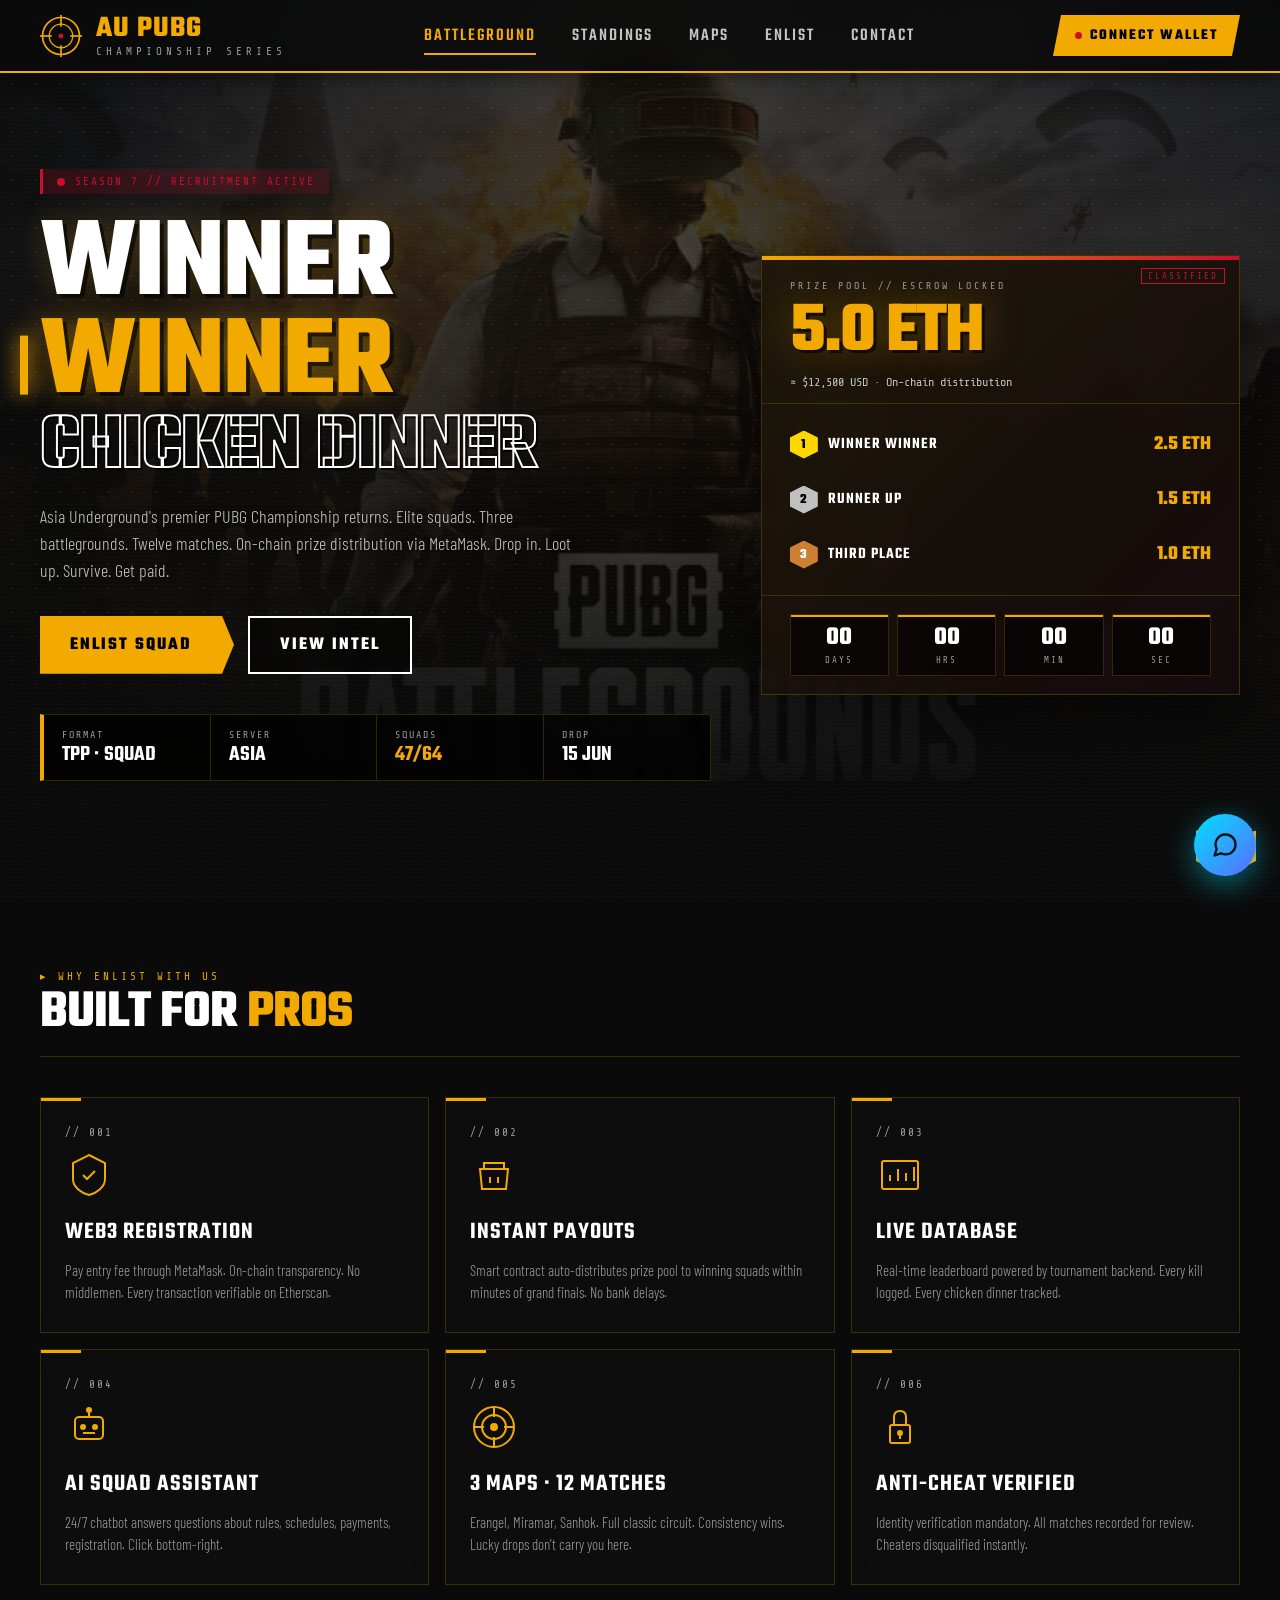
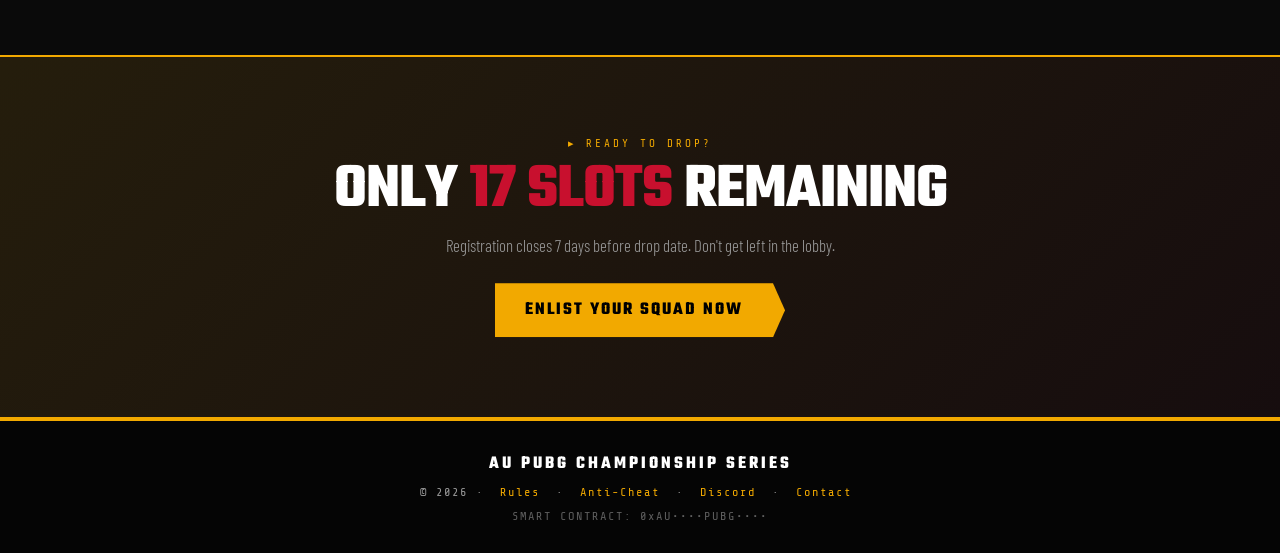
==== index.html @ eb1590ca "Esports web + Netlify chatbot function" ====
<!DOCTYPE html>
<html lang="en">
<head>
  <meta charset="UTF-8" />
  <meta name="viewport" content="width=device-width, initial-scale=1.0"/>
  <title>AU PUBG TOURNAMENT — Official Championship Series</title>

  <!-- Google Fonts -->
  <link rel="preconnect" href="https://fonts.googleapis.com">
  <link rel="preconnect" href="https://fonts.gstatic.com" crossorigin>
  <link href="https://fonts.googleapis.com/css2?family=Teko:wght@400;500;600;700&family=Barlow+Condensed:wght@300;400;500;600;700;800&family=Share+Tech+Mono&display=swap" rel="stylesheet">

  <!-- External Stylesheet -->
  <link rel="stylesheet" href="style.css">
  
  <!-- Shared wallet + chatbot logic (saari pages use karti hain) -->
  <script src="wallet.js" defer></script>
  <script src="chatbot.js" defer></script>
</head>
<body>

  <!-- ===== HERO BACKGROUND IMAGE (Fixed behind content) ===== -->
  <div class="hero-bg">
    <img src="images/1.png" alt="PUBG Battlegrounds" />
    <div class="hero-bg-overlay"></div>
  </div>

  <!-- ===== NAVIGATION ===== -->
  <nav>
    <div class="logo">
      <div class="logo-icon">
        <svg viewBox="0 0 50 50" fill="none">
          <circle cx="25" cy="25" r="22" stroke="#f2a900" stroke-width="2"/>
          <circle cx="25" cy="25" r="14" stroke="#f2a900" stroke-width="1.5"/>
          <circle cx="25" cy="25" r="3" fill="#c8102e"/>
          <line x1="25" y1="0" x2="25" y2="14" stroke="#f2a900" stroke-width="2"/>
          <line x1="25" y1="36" x2="25" y2="50" stroke="#f2a900" stroke-width="2"/>
          <line x1="0" y1="25" x2="14" y2="25" stroke="#f2a900" stroke-width="2"/>
          <line x1="36" y1="25" x2="50" y2="25" stroke="#f2a900" stroke-width="2"/>
        </svg>
      </div>
      <div class="logo-text">
        <span class="l1">AU PUBG</span>
        <span class="l2">CHAMPIONSHIP SERIES</span>
      </div>
    </div>

    <ul class="nav-links">
      <li><a href="index.html" class="active">Battleground</a></li>
      <li><a href="leaderboard.html">Standings</a></li>
      <li><a href="maps.html">Maps</a></li>
      <li><a href="register.html">Enlist</a></li>
      <li><a href="contact.html">Contact</a></li>
    </ul>

    <button class="wallet-btn" id="walletBtn">
      <span class="dot"></span>
      <span id="walletText">CONNECT WALLET</span>
    </button>
  </nav>

  <!-- ===== HERO SECTION ===== -->
  <section class="hero" id="home">
    <div class="hero-content">
      <div class="tag">
        <span class="live"></span>
        SEASON 7 // RECRUITMENT ACTIVE
      </div>

      <h1>
        <span class="line1">Winner</span>
        <span class="line2">Winner</span>
        <span class="line3">Chicken Dinner</span>
      </h1>

      <p class="hero-sub">
        Asia Underground's premier PUBG Championship returns. Elite squads.
        Three battlegrounds. Twelve matches. On-chain prize distribution via MetaMask.
        Drop in. Loot up. Survive. Get paid.
      </p>

      <div class="cta-row">
        <a href="register.html" class="btn btn-primary">ENLIST SQUAD</a>
        <a href="leaderboard.html" class="btn btn-ghost">VIEW INTEL</a>
      </div>

      <div class="hero-strip">
        <div class="hs-item">
          <div class="hs-label">FORMAT</div>
          <div class="hs-value">TPP · SQUAD</div>
        </div>
        <div class="hs-item">
          <div class="hs-label">SERVER</div>
          <div class="hs-value">ASIA</div>
        </div>
        <div class="hs-item">
          <div class="hs-label">SQUADS</div>
          <div class="hs-value orange">47/64</div>
        </div>
        <div class="hs-item">
          <div class="hs-label">DROP</div>
          <div class="hs-value">15 JUN</div>
        </div>
      </div>
    </div>

    <!-- Prize Panel -->
    <div class="prize-panel">
      <div class="prize-header">
        <div class="prize-label">PRIZE POOL // ESCROW LOCKED</div>
        <div class="prize-amount">5.0 ETH</div>
        <div class="prize-curr">≈ $12,500 USD · On-chain distribution</div>
      </div>

      <div class="prize-breakdown">
        <div class="pb-row">
          <div class="pb-rank">
            <div class="pb-medal gold">1</div>
            <span>WINNER WINNER</span>
          </div>
          <div class="pb-prize">2.5 ETH</div>
        </div>
        <div class="pb-row">
          <div class="pb-rank">
            <div class="pb-medal silver">2</div>
            <span>RUNNER UP</span>
          </div>
          <div class="pb-prize">1.5 ETH</div>
        </div>
        <div class="pb-row">
          <div class="pb-rank">
            <div class="pb-medal bronze">3</div>
            <span>THIRD PLACE</span>
          </div>
          <div class="pb-prize">1.0 ETH</div>
        </div>
      </div>

      <div class="countdown" id="countdown">
        <div class="cd-box"><div class="cd-num" id="cd-d">00</div><div class="cd-lbl">DAYS</div></div>
        <div class="cd-box"><div class="cd-num" id="cd-h">00</div><div class="cd-lbl">HRS</div></div>
        <div class="cd-box"><div class="cd-num" id="cd-m">00</div><div class="cd-lbl">MIN</div></div>
        <div class="cd-box"><div class="cd-num" id="cd-s">00</div><div class="cd-lbl">SEC</div></div>
      </div>
    </div>
  </section>

  <!-- ===== FEATURES SECTION ===== -->
  <section id="features">
    <div class="sec-head">
      <div>
        <div class="sec-tag">WHY ENLIST WITH US</div>
        <h2 class="sec-title">Built For <span>Pros</span></h2>
      </div>
    </div>

    <div class="features">
      <div class="feature">
        <div class="feature-num">// 001</div>
        <div class="feature-icon">
          <svg viewBox="0 0 48 48" fill="none" stroke="currentColor" stroke-width="2">
            <path d="M24 4 L40 12 L40 28 C40 36 32 42 24 44 C16 42 8 36 8 28 L8 12 Z"/>
            <path d="M18 24 L22 28 L30 20"/>
          </svg>
        </div>
        <h3>Web3 Registration</h3>
        <p>Pay entry fee through MetaMask. On-chain transparency. No middlemen. Every transaction verifiable on Etherscan.</p>
      </div>

      <div class="feature">
        <div class="feature-num">// 002</div>
        <div class="feature-icon">
          <svg viewBox="0 0 48 48" fill="none" stroke="currentColor" stroke-width="2">
            <path d="M14 18 L14 12 L34 12 L34 18"/>
            <path d="M10 18 L38 18 L36 38 L12 38 Z"/>
            <path d="M20 26 L20 32 M28 26 L28 32"/>
          </svg>
        </div>
        <h3>Instant Payouts</h3>
        <p>Smart contract auto-distributes prize pool to winning squads within minutes of grand finals. No bank delays.</p>
      </div>

      <div class="feature">
        <div class="feature-num">// 003</div>
        <div class="feature-icon">
          <svg viewBox="0 0 48 48" fill="none" stroke="currentColor" stroke-width="2">
            <rect x="6" y="10" width="36" height="28" rx="2"/>
            <path d="M14 30 L14 24 M22 30 L22 18 M30 30 L30 22 M38 30 L38 16"/>
          </svg>
        </div>
        <h3>Live Database</h3>
        <p>Real-time leaderboard powered by tournament backend. Every kill logged. Every chicken dinner tracked.</p>
      </div>

      <div class="feature">
        <div class="feature-num">// 004</div>
        <div class="feature-icon">
          <svg viewBox="0 0 48 48" fill="none" stroke="currentColor" stroke-width="2">
            <rect x="10" y="14" width="28" height="22" rx="4"/>
            <circle cx="18" cy="24" r="2" fill="currentColor"/>
            <circle cx="30" cy="24" r="2" fill="currentColor"/>
            <path d="M18 30 L30 30"/>
            <path d="M24 8 L24 14"/>
            <circle cx="24" cy="7" r="2" fill="currentColor"/>
          </svg>
        </div>
        <h3>AI Squad Assistant</h3>
        <p>24/7 chatbot answers questions about rules, schedules, payments, registration. Click bottom-right.</p>
      </div>

      <div class="feature">
        <div class="feature-num">// 005</div>
        <div class="feature-icon">
          <svg viewBox="0 0 48 48" fill="none" stroke="currentColor" stroke-width="2">
            <circle cx="24" cy="24" r="20"/>
            <circle cx="24" cy="24" r="12"/>
            <circle cx="24" cy="24" r="3" fill="currentColor"/>
            <line x1="24" y1="4" x2="24" y2="14"/>
            <line x1="24" y1="34" x2="24" y2="44"/>
            <line x1="4" y1="24" x2="14" y2="24"/>
            <line x1="34" y1="24" x2="44" y2="24"/>
          </svg>
        </div>
        <h3>3 Maps · 12 Matches</h3>
        <p>Erangel, Miramar, Sanhok. Full classic circuit. Consistency wins. Lucky drops don't carry you here.</p>
      </div>

      <div class="feature">
        <div class="feature-num">// 006</div>
        <div class="feature-icon">
          <svg viewBox="0 0 48 48" fill="none" stroke="currentColor" stroke-width="2">
            <rect x="14" y="22" width="20" height="18" rx="2"/>
            <path d="M18 22 L18 14 C18 10 20 8 24 8 C28 8 30 10 30 14 L30 22"/>
            <circle cx="24" cy="30" r="2" fill="currentColor"/>
            <line x1="24" y1="32" x2="24" y2="36"/>
          </svg>
        </div>
        <h3>Anti-Cheat Verified</h3>
        <p>Identity verification mandatory. All matches recorded for review. Cheaters disqualified instantly.</p>
      </div>
    </div>
  </section>

  <!-- ===== CTA BANNER ===== -->
  <section class="cta-banner">
    <div class="cta-banner-content">
      <div class="sec-tag">READY TO DROP?</div>
      <h2 class="cta-title">Only <span>17 Slots</span> Remaining</h2>
      <p>Registration closes 7 days before drop date. Don't get left in the lobby.</p>
      <a href="register.html" class="btn btn-primary">ENLIST YOUR SQUAD NOW</a>
    </div>
  </section>

  <!-- ===== FOOTER ===== -->
  <footer>
    <div class="foot-mark">AU PUBG CHAMPIONSHIP SERIES</div>
    © 2026 · <a href="#">Rules</a> · <a href="#">Anti-Cheat</a> · <a href="#">Discord</a> · <a href="contact.html">Contact</a>
    <div class="foot-contract">SMART CONTRACT: 0xAU••••PUBG••••</div>
  </footer>

  <!-- ===== CHATBOT TOGGLE ===== -->
  <button class="chatbot-toggle" id="chatToggle">
    <svg viewBox="0 0 24 24" fill="none" stroke="currentColor" stroke-width="2.5">
      <path d="M21 11.5a8.38 8.38 0 0 1-.9 3.8 8.5 8.5 0 0 1-7.6 4.7 8.38 8.38 0 0 1-3.8-.9L3 21l1.9-5.7a8.38 8.38 0 0 1-.9-3.8 8.5 8.5 0 0 1 4.7-7.6 8.38 8.38 0 0 1 3.8-.9h.5a8.48 8.48 0 0 1 8 8v.5z"/>
    </svg>
    <span class="badge" id="chatBadge">1</span>
  </button>

  <!-- ===== CHATBOT ===== -->
  <div class="chatbot" id="chatbot">
    <div class="cb-head">
      <div class="cb-avatar">🎯</div>
      <div class="cb-info">
        <h4>AU Assistant</h4>
        <p>ONLINE · READY</p>
      </div>
      <button class="cb-close" id="cbClose">✕</button>
    </div>

    <div class="cb-body" id="cbBody">
      <div class="msg bot">Salam soldier! 🎯 AU PUBG Championship mein khush amdeed. Squad enlist karne ke liye tayyar ho? Rules, payments, schedule — sab kuch help kar sakta hoon.</div>
    </div>

    <div class="cb-suggestions">
      <button class="suggest-btn" data-q="How to register">Register</button>
      <button class="suggest-btn" data-q="Prize pool">Prize Pool</button>
      <button class="suggest-btn" data-q="Rules">Rules</button>
      <button class="suggest-btn" data-q="MetaMask help">MetaMask</button>
    </div>

    <div class="cb-input">
      <input type="text" id="cbInput" placeholder="Type your message..."/>
      <button id="cbSend">→</button>
    </div>
  </div>

  <!-- ===== JAVASCRIPT ===== -->
  <script>
    // Countdown Timer
    const target = new Date('2026-06-15T18:00:00').getTime();
    function tickCountdown() {
      const now = Date.now();
      const diff = Math.max(0, target - now);
      const d = Math.floor(diff / 86400000);
      const h = Math.floor((diff % 86400000) / 3600000);
      const m = Math.floor((diff % 3600000) / 60000);
      const s = Math.floor((diff % 60000) / 1000);
      document.getElementById('cd-d').innerText = String(d).padStart(2, '0');
      document.getElementById('cd-h').innerText = String(h).padStart(2, '0');
      document.getElementById('cd-m').innerText = String(m).padStart(2, '0');
      document.getElementById('cd-s').innerText = String(s).padStart(2, '0');
    }
    setInterval(tickCountdown, 1000);
    tickCountdown();

    // Wallet connection handled by wallet.js (shared across all pages)

    // Chatbot logic handled by chatbot.js (shared, uses Gemini AI)

    // Intro animation
    window.addEventListener('load', () => {
      document.querySelectorAll('.feature').forEach((el, i) => {
        el.style.opacity = 0;
        el.style.transform = 'translateY(15px)';
        setTimeout(() => {
          el.style.transition = 'all .4s cubic-bezier(.2,.7,.3,1)';
          el.style.opacity = 1;
          el.style.transform = 'translateY(0)';
        }, 80 + i * 60);
      });
    });
  </script>
</body>
</html>
---- style.css ----
/* ==========================================================
   AU PUBG TOURNAMENT — Main Stylesheet
   Theme: Official PUBG (Orange + Black + Military)
   With PUBG background image integration
   ========================================================== */

/* ===== ROOT COLOR VARIABLES (PUBG OFFICIAL PALETTE) ===== */
:root {
  --pubg-orange: #f2a900;
  --pubg-orange-deep: #e09100;
  --pubg-red: #c8102e;
  --pubg-dark: #0a0a0a;
  --pubg-charcoal: #141414;
  --pubg-steel: #1e1e1e;
  --pubg-gunmetal: #2a2a2a;
  --pubg-tan: #8b7355;
  --pubg-olive: #4a5239;
  --text: #ffffff;
  --text-dim: #9a9a9a;
  --text-mid: #c4c4c4;
  --border: rgba(242, 169, 0, 0.2);
  --border-strong: rgba(242, 169, 0, 0.5);
}

/* ===== GLOBAL RESET ===== */
* {
  margin: 0;
  padding: 0;
  box-sizing: border-box;
}

html, body {
  background: var(--pubg-dark);
  color: var(--text);
  font-family: 'Barlow Condensed', sans-serif;
  overflow-x: hidden;
  scroll-behavior: smooth;
}

body {
  min-height: 100vh;
  position: relative;
}

/* ==========================================================
   HERO BACKGROUND IMAGE (Fixed full-screen behind hero)
   ========================================================== */
.hero-bg {
  position: absolute;
  top: 0;
  left: 0;
  right: 0;
  height: 100vh;
  z-index: 0;
  overflow: hidden;
}

.hero-bg img {
  width: 100%;
  height: 100%;
  object-fit: cover;
  object-position: center;
  /* Slight desaturation + darkening for that gritty PUBG mood */
  filter: brightness(0.55) contrast(1.1) saturate(0.85);
}

/* Multi-layer dark overlay so text stays crisp readable */
.hero-bg-overlay {
  position: absolute;
  inset: 0;
  background:
    /* Left fade for hero text readability */
    linear-gradient(90deg, rgba(10, 10, 10, 0.92) 0%, rgba(10, 10, 10, 0.6) 50%, rgba(10, 10, 10, 0.75) 100%),
    /* Bottom fade into page content */
    linear-gradient(180deg, transparent 50%, rgba(10, 10, 10, 0.95) 90%, var(--pubg-dark) 100%),
    /* Orange tint glow from top */
    radial-gradient(ellipse at top, rgba(242, 169, 0, 0.12), transparent 60%);
  pointer-events: none;
}

/* Military dotted grid OVER the image */
.hero-bg-overlay::before {
  content: '';
  position: absolute;
  inset: 0;
  background-image: radial-gradient(circle, rgba(242, 169, 0, 0.08) 1px, transparent 1px);
  background-size: 24px 24px;
  -webkit-mask-image: linear-gradient(180deg, black 0%, black 60%, transparent 100%);
          mask-image: linear-gradient(180deg, black 0%, black 60%, transparent 100%);
}

/* Scanline effect over hero */
.hero-bg-overlay::after {
  content: '';
  position: absolute;
  inset: 0;
  background: repeating-linear-gradient(
    0deg,
    transparent 0,
    transparent 3px,
    rgba(255, 255, 255, 0.015) 3px,
    rgba(255, 255, 255, 0.015) 4px
  );
  pointer-events: none;
}

/* Below-hero dark base for the rest of the page */
body::before {
  content: '';
  position: fixed;
  inset: 0;
  background: var(--pubg-dark);
  z-index: -1;
}

/* Film grain over everything */
body::after {
  content: '';
  position: fixed;
  inset: 0;
  pointer-events: none;
  z-index: 1;
  background-image: url("data:image/svg+xml;utf8,<svg xmlns='http://www.w3.org/2000/svg' width='200' height='200'><filter id='n'><feTurbulence type='fractalNoise' baseFrequency='0.9'/></filter><rect width='200' height='200' filter='url(%23n)' opacity='0.4'/></svg>");
  opacity: .06;
  mix-blend-mode: overlay;
}

/* ==========================================================
   NAVIGATION BAR
   ========================================================== */
nav {
  position: fixed;
  top: 0;
  left: 0;
  right: 0;
  z-index: 100;
  padding: 14px 40px;
  display: flex;
  align-items: center;
  justify-content: space-between;
  background: rgba(10, 10, 10, 0.85);
  -webkit-backdrop-filter: blur(24px);
          backdrop-filter: blur(24px);
  border-bottom: 2px solid var(--pubg-orange);
  box-shadow: 0 4px 20px rgba(0, 0, 0, 0.5);
}

.logo {
  display: flex;
  align-items: center;
  gap: 14px;
  font-family: 'Teko', sans-serif;
}

.logo-icon {
  width: 42px;
  height: 42px;
  display: grid;
  place-items: center;
}

.logo-icon svg {
  width: 100%;
  height: 100%;
}

.logo-text {
  font-size: 30px;
  font-weight: 700;
  letter-spacing: 1px;
  line-height: 1;
  display: flex;
  flex-direction: column;
}

.logo-text .l1 {
  color: var(--pubg-orange);
  font-weight: 700;
}

.logo-text .l2 {
  font-size: 11px;
  color: var(--text-dim);
  letter-spacing: 4px;
  font-family: 'Share Tech Mono', monospace;
  font-weight: 400;
  margin-top: 2px;
}

.nav-links {
  display: flex;
  gap: 36px;
  list-style: none;
}

.nav-links a {
  color: var(--text-mid);
  text-decoration: none;
  font-family: 'Teko', sans-serif;
  font-weight: 500;
  font-size: 18px;
  letter-spacing: 2px;
  text-transform: uppercase;
  transition: color .2s;
  position: relative;
  padding: 4px 0;
}

.nav-links a:hover,
.nav-links a.active {
  color: var(--pubg-orange);
}

.nav-links a::after {
  content: '';
  position: absolute;
  left: 0;
  bottom: -2px;
  width: 0;
  height: 2px;
  background: var(--pubg-orange);
  transition: width .25s;
}

.nav-links a:hover::after,
.nav-links a.active::after {
  width: 100%;
}

.wallet-btn {
  background: var(--pubg-orange);
  color: #000;
  border: none;
  padding: 10px 22px;
  font-family: 'Teko', sans-serif;
  font-weight: 700;
  font-size: 15px;
  letter-spacing: 2px;
  cursor: pointer;
  clip-path: polygon(8px 0, 100% 0, calc(100% - 8px) 100%, 0 100%);
  transition: all .2s;
  display: flex;
  align-items: center;
  gap: 8px;
  text-transform: uppercase;
}

.wallet-btn:hover {
  background: #fff;
  color: #000;
}

.wallet-btn .dot {
  width: 7px;
  height: 7px;
  background: var(--pubg-red);
  border-radius: 50%;
  animation: pulse 1.8s infinite;
}

.wallet-btn.connected {
  background: #1a1a1a;
  color: var(--pubg-orange);
  border: 1px solid var(--pubg-orange);
}

.wallet-btn.connected .dot {
  background: #00d26a;
  animation: none;
}

@keyframes pulse {
  0%, 100% { opacity: 1; box-shadow: 0 0 0 0 var(--pubg-red); }
  50% { opacity: .5; box-shadow: 0 0 0 6px rgba(200, 16, 46, 0); }
}

/* ==========================================================
   HERO SECTION
   ========================================================== */
.hero {
  position: relative;
  min-height: 100vh;
  padding: 110px 40px 60px;
  display: grid;
  grid-template-columns: 1.4fr 1fr;
  gap: 50px;
  align-items: center;
  z-index: 2;
}

.hero-content {
  position: relative;
  z-index: 2;
}

.tag {
  display: inline-flex;
  align-items: center;
  gap: 10px;
  padding: 6px 14px;
  background: rgba(200, 16, 46, 0.18);
  border-left: 3px solid var(--pubg-red);
  font-family: 'Share Tech Mono', monospace;
  font-size: 11px;
  letter-spacing: 2px;
  color: var(--pubg-red);
  margin-bottom: 24px;
  text-transform: uppercase;
  -webkit-backdrop-filter: blur(6px);
          backdrop-filter: blur(6px);
}

.tag .live {
  width: 8px;
  height: 8px;
  background: var(--pubg-red);
  border-radius: 50%;
  animation: pulse 1.5s infinite;
}

h1 {
  font-family: 'Teko', sans-serif;
  font-weight: 700;
  font-size: clamp(60px, 9vw, 128px);
  line-height: .85;
  letter-spacing: -1px;
  margin-bottom: 20px;
  text-transform: uppercase;
}

h1 .line1 {
  color: var(--text);
  display: block;
  text-shadow: 4px 4px 0 rgba(0, 0, 0, 0.6), 0 0 30px rgba(242, 169, 0, 0.2);
}

h1 .line2 {
  color: var(--pubg-orange);
  display: block;
  position: relative;
  text-shadow: 4px 4px 0 rgba(0, 0, 0, 0.6), 0 0 30px rgba(242, 169, 0, 0.4);
}

h1 .line2::before {
  content: '';
  position: absolute;
  left: -20px;
  top: 50%;
  width: 8px;
  height: 60%;
  background: var(--pubg-orange);
  transform: translateY(-50%);
  box-shadow: 0 0 20px var(--pubg-orange);
}

h1 .line3 {
  -webkit-text-stroke: 2px var(--text);
  -webkit-text-fill-color: transparent;
  display: block;
  font-size: .7em;
  filter: drop-shadow(2px 2px 0 rgba(0, 0, 0, 0.8));
}

.hero-sub {
  color: var(--text-mid);
  font-size: 18px;
  max-width: 540px;
  line-height: 1.5;
  margin-bottom: 32px;
  font-weight: 300;
  text-shadow: 0 2px 8px rgba(0, 0, 0, 0.8);
}

/* CTA Buttons */
.cta-row {
  display: flex;
  gap: 14px;
  flex-wrap: wrap;
  margin-bottom: 40px;
}

.btn {
  padding: 14px 30px;
  font-family: 'Teko', sans-serif;
  font-weight: 700;
  font-size: 18px;
  letter-spacing: 2px;
  cursor: pointer;
  border: none;
  text-transform: uppercase;
  transition: all .2s;
  display: inline-flex;
  align-items: center;
  gap: 10px;
  text-decoration: none;
}

.btn-primary {
  background: var(--pubg-orange);
  color: #000;
  clip-path: polygon(0 0, calc(100% - 12px) 0, 100% 50%, calc(100% - 12px) 100%, 0 100%);
  padding-right: 42px;
  box-shadow: 0 6px 30px rgba(242, 169, 0, 0.3);
}

.btn-primary:hover {
  background: #fff;
  transform: translateX(4px);
}

.btn-ghost {
  background: rgba(0, 0, 0, 0.4);
  border: 2px solid var(--text);
  color: var(--text);
  -webkit-backdrop-filter: blur(8px);
          backdrop-filter: blur(8px);
}

.btn-ghost:hover {
  background: var(--text);
  color: #000;
}

/* Hero Info Strip */
.hero-strip {
  display: flex;
  gap: 0;
  background: rgba(0, 0, 0, 0.75);
  border: 1px solid var(--border);
  border-left: 4px solid var(--pubg-orange);
  -webkit-backdrop-filter: blur(10px);
          backdrop-filter: blur(10px);
}

.hs-item {
  flex: 1;
  padding: 14px 18px;
  border-right: 1px solid var(--border);
}

.hs-item:last-child {
  border-right: none;
}

.hs-label {
  font-family: 'Share Tech Mono', monospace;
  font-size: 10px;
  color: var(--text-dim);
  letter-spacing: 2px;
  text-transform: uppercase;
  margin-bottom: 4px;
}

.hs-value {
  font-family: 'Teko', sans-serif;
  font-weight: 600;
  font-size: 22px;
  color: var(--text);
  line-height: 1;
}

.hs-value.orange {
  color: var(--pubg-orange);
}

/* ==========================================================
   PRIZE PANEL
   ========================================================== */
.prize-panel {
  position: relative;
  z-index: 2;
  background:
    linear-gradient(135deg, rgba(242, 169, 0, 0.08), rgba(200, 16, 46, 0.05)),
    rgba(10, 10, 10, 0.9);
  border: 1px solid var(--border);
  -webkit-backdrop-filter: blur(20px);
          backdrop-filter: blur(20px);
  padding: 0;
  box-shadow: 0 20px 60px rgba(0, 0, 0, 0.5);
}

.prize-panel::before {
  content: '';
  position: absolute;
  top: 0;
  left: 0;
  width: 100%;
  height: 4px;
  background: linear-gradient(90deg, var(--pubg-orange), var(--pubg-red));
}

.prize-panel::after {
  content: 'CLASSIFIED';
  position: absolute;
  top: 12px;
  right: 14px;
  font-family: 'Share Tech Mono', monospace;
  font-size: 9px;
  color: var(--pubg-red);
  letter-spacing: 2px;
  border: 1px solid var(--pubg-red);
  padding: 2px 6px;
}

.prize-header {
  padding: 24px 28px 14px;
  border-bottom: 1px solid var(--border);
}

.prize-label {
  font-family: 'Share Tech Mono', monospace;
  font-size: 10px;
  color: var(--text-dim);
  letter-spacing: 3px;
  margin-bottom: 6px;
}

.prize-amount {
  font-family: 'Teko', sans-serif;
  font-weight: 700;
  font-size: 72px;
  color: var(--pubg-orange);
  line-height: 1;
  letter-spacing: -2px;
  text-shadow: 3px 3px 0 rgba(0, 0, 0, 0.6), 0 0 40px rgba(242, 169, 0, 0.3);
}

.prize-curr {
  font-family: 'Share Tech Mono', monospace;
  font-size: 12px;
  color: var(--text-mid);
  margin-top: 6px;
}

.prize-breakdown {
  padding: 18px 28px;
  display: flex;
  flex-direction: column;
  gap: 10px;
  border-bottom: 1px solid var(--border);
}

.pb-row {
  display: flex;
  align-items: center;
  justify-content: space-between;
  padding: 8px 0;
}

.pb-rank {
  display: flex;
  align-items: center;
  gap: 10px;
  font-family: 'Teko', sans-serif;
  font-weight: 600;
  font-size: 16px;
  letter-spacing: 1px;
}

.pb-medal {
  width: 28px;
  height: 28px;
  display: grid;
  place-items: center;
  font-family: 'Teko';
  font-weight: 700;
  font-size: 14px;
  clip-path: polygon(50% 0, 100% 25%, 100% 75%, 50% 100%, 0 75%, 0 25%);
}

.pb-medal.gold { background: #ffd700; color: #000; }
.pb-medal.silver { background: #c0c0c0; color: #000; }
.pb-medal.bronze { background: #cd7f32; color: #fff; }

.pb-prize {
  font-family: 'Teko', sans-serif;
  font-weight: 700;
  font-size: 20px;
  color: var(--pubg-orange);
}

/* Countdown */
.countdown {
  padding: 18px 28px;
  display: grid;
  grid-template-columns: repeat(4, 1fr);
  gap: 8px;
}

.cd-box {
  background: rgba(0, 0, 0, 0.6);
  border: 1px solid var(--border);
  padding: 10px 6px;
  text-align: center;
  position: relative;
}

.cd-box::after {
  content: '';
  position: absolute;
  top: 0;
  left: 0;
  right: 0;
  height: 2px;
  background: var(--pubg-orange);
}

.cd-num {
  font-family: 'Teko', sans-serif;
  font-weight: 700;
  font-size: 26px;
  color: var(--text);
  line-height: 1;
}

.cd-lbl {
  font-family: 'Share Tech Mono', monospace;
  font-size: 9px;
  color: var(--text-dim);
  letter-spacing: 2px;
  margin-top: 4px;
}

/* ==========================================================
   SECTIONS (Generic)
   ========================================================== */
section {
  position: relative;
  z-index: 2;
  padding: 70px 40px;
}

.sec-head {
  display: flex;
  align-items: flex-end;
  justify-content: space-between;
  margin-bottom: 40px;
  flex-wrap: wrap;
  gap: 20px;
  padding-bottom: 18px;
  border-bottom: 1px solid var(--border);
}

.sec-tag {
  font-family: 'Share Tech Mono', monospace;
  font-size: 11px;
  color: var(--pubg-orange);
  letter-spacing: 3px;
  margin-bottom: 6px;
}

.sec-tag::before {
  content: '▸ ';
}

.sec-title {
  font-family: 'Teko', sans-serif;
  font-weight: 700;
  font-size: 54px;
  letter-spacing: -1px;
  text-transform: uppercase;
  line-height: .9;
}

.sec-title span {
  color: var(--pubg-orange);
}

/* ==========================================================
   FEATURES GRID
   ========================================================== */
.features {
  display: grid;
  grid-template-columns: repeat(3, 1fr);
  gap: 16px;
}

.feature {
  background: rgba(15, 15, 15, 0.7);
  border: 1px solid var(--border);
  padding: 28px 24px;
  position: relative;
  transition: all .25s;
  -webkit-backdrop-filter: blur(10px);
          backdrop-filter: blur(10px);
}

.feature::before {
  content: '';
  position: absolute;
  top: 0;
  left: 0;
  width: 40px;
  height: 3px;
  background: var(--pubg-orange);
}

.feature:hover {
  background: rgba(20, 20, 20, 0.9);
  border-color: var(--border-strong);
  transform: translateY(-3px);
}

.feature:hover::before {
  width: 100%;
  transition: width .3s;
}

.feature-num {
  font-family: 'Share Tech Mono', monospace;
  font-size: 11px;
  color: var(--text-dim);
  letter-spacing: 2px;
  margin-bottom: 12px;
}

.feature-icon {
  width: 48px;
  height: 48px;
  display: grid;
  place-items: center;
  margin-bottom: 16px;
  color: var(--pubg-orange);
}

.feature-icon svg {
  width: 100%;
  height: 100%;
}

.feature h3 {
  font-family: 'Teko', sans-serif;
  font-weight: 600;
  font-size: 24px;
  margin-bottom: 10px;
  letter-spacing: 1px;
  text-transform: uppercase;
}

.feature p {
  color: var(--text-dim);
  font-size: 15px;
  line-height: 1.5;
  font-weight: 300;
}

/* ==========================================================
   CTA BANNER
   ========================================================== */
.cta-banner {
  background:
    linear-gradient(135deg, rgba(242, 169, 0, 0.1), rgba(200, 16, 46, 0.05)),
    rgba(15, 15, 15, 0.85);
  border-top: 2px solid var(--pubg-orange);
  border-bottom: 2px solid var(--pubg-orange);
  text-align: center;
  padding: 80px 40px;
}

.cta-banner-content {
  max-width: 700px;
  margin: 0 auto;
}

.cta-title {
  font-family: 'Teko', sans-serif;
  font-weight: 700;
  font-size: 64px;
  text-transform: uppercase;
  letter-spacing: -1px;
  line-height: .9;
  margin: 12px 0 16px;
}

.cta-title span {
  color: var(--pubg-red);
}

.cta-banner p {
  color: var(--text-dim);
  font-size: 17px;
  margin-bottom: 28px;
  font-weight: 300;
}

/* ==========================================================
   FOOTER
   ========================================================== */
footer {
  padding: 30px 40px;
  border-top: 2px solid var(--pubg-orange);
  text-align: center;
  position: relative;
  z-index: 2;
  color: var(--text-dim);
  font-family: 'Share Tech Mono', monospace;
  font-size: 12px;
  letter-spacing: 2px;
  background: rgba(5, 5, 5, 0.9);
}

footer a {
  color: var(--pubg-orange);
  text-decoration: none;
  margin: 0 8px;
}

footer a:hover {
  color: #fff;
}

.foot-mark {
  font-family: 'Teko', sans-serif;
  font-weight: 700;
  font-size: 18px;
  color: var(--text);
  letter-spacing: 3px;
  margin-bottom: 8px;
}

.foot-contract {
  margin-top: 10px;
  opacity: .6;
}

/* ==========================================================
   CHATBOT
   ========================================================== */
.chatbot-toggle {
  position: fixed;
  bottom: 24px;
  right: 24px;
  width: 60px;
  height: 60px;
  background: var(--pubg-orange);
  border: none;
  cursor: pointer;
  display: grid;
  place-items: center;
  z-index: 200;
  box-shadow: 0 8px 30px rgba(242, 169, 0, 0.4),
              0 0 0 3px rgba(242, 169, 0, 0.15);
  transition: transform .2s;
  clip-path: polygon(50% 0, 100% 25%, 100% 75%, 50% 100%, 0 75%, 0 25%);
}

.chatbot-toggle:hover {
  transform: scale(1.08) rotate(-10deg);
}

.chatbot-toggle svg {
  width: 26px;
  height: 26px;
  color: #000;
}

.chatbot-toggle .badge {
  position: absolute;
  top: -4px;
  right: -4px;
  width: 20px;
  height: 20px;
  background: var(--pubg-red);
  border-radius: 50%;
  font-family: 'Teko', sans-serif;
  font-size: 12px;
  font-weight: 700;
  color: #fff;
  display: grid;
  place-items: center;
  border: 2px solid #000;
}

.chatbot {
  position: fixed;
  bottom: 100px;
  right: 24px;
  width: 380px;
  max-height: 560px;
  background: rgba(10, 10, 10, 0.95);
  -webkit-backdrop-filter: blur(24px);
          backdrop-filter: blur(24px);
  border: 1px solid var(--pubg-orange);
  border-top: 4px solid var(--pubg-orange);
  display: none;
  flex-direction: column;
  z-index: 200;
  box-shadow: 0 20px 60px rgba(0, 0, 0, 0.7);
}

.chatbot.open {
  display: flex;
  animation: slideUp .25s ease;
}

@keyframes slideUp {
  from { opacity: 0; transform: translateY(20px); }
  to { opacity: 1; transform: translateY(0); }
}

.cb-head {
  padding: 14px 18px;
  border-bottom: 1px solid var(--border);
  display: flex;
  align-items: center;
  gap: 12px;
  background: rgba(242, 169, 0, 0.06);
}

.cb-avatar {
  width: 36px;
  height: 36px;
  background: var(--pubg-orange);
  display: grid;
  place-items: center;
  font-size: 18px;
  color: #000;
  clip-path: polygon(50% 0, 100% 25%, 100% 75%, 50% 100%, 0 75%, 0 25%);
}

.cb-info h4 {
  font-family: 'Teko', sans-serif;
  font-size: 18px;
  letter-spacing: 2px;
  line-height: 1;
  text-transform: uppercase;
}

.cb-info p {
  font-family: 'Share Tech Mono', monospace;
  font-size: 10px;
  color: #00d26a;
  margin-top: 3px;
  letter-spacing: 1.5px;
}

.cb-info p::before {
  content: '● ';
  animation: pulse 2s infinite;
}

.cb-close {
  margin-left: auto;
  background: none;
  border: none;
  color: var(--text-dim);
  font-size: 20px;
  cursor: pointer;
  padding: 4px 8px;
}

.cb-close:hover {
  color: var(--text);
}

.cb-body {
  flex: 1;
  overflow-y: auto;
  padding: 18px;
  display: flex;
  flex-direction: column;
  gap: 10px;
  max-height: 340px;
  scrollbar-width: thin;
  scrollbar-color: var(--pubg-orange) transparent;
}

.cb-body::-webkit-scrollbar {
  width: 4px;
}

.cb-body::-webkit-scrollbar-thumb {
  background: var(--pubg-orange);
}

.msg {
  max-width: 82%;
  padding: 9px 13px;
  font-family: 'Barlow Condensed', sans-serif;
  font-size: 14px;
  line-height: 1.4;
  font-weight: 400;
  animation: fadeIn .25s;
}

@keyframes fadeIn {
  from { opacity: 0; transform: translateY(6px); }
  to { opacity: 1; }
}

.msg.bot {
  background: rgba(242, 169, 0, 0.08);
  border-left: 2px solid var(--pubg-orange);
  align-self: flex-start;
  color: var(--text-mid);
}

.msg.user {
  background: var(--pubg-orange);
  color: #000;
  align-self: flex-end;
  font-weight: 500;
  border-right: 2px solid #fff;
}

.cb-suggestions {
  padding: 0 18px 10px;
  display: flex;
  gap: 6px;
  flex-wrap: wrap;
}

.cb-suggestions button {
  background: transparent;
  border: 1px solid var(--border-strong);
  color: var(--pubg-orange);
  padding: 5px 10px;
  font-family: 'Share Tech Mono', monospace;
  font-size: 10px;
  letter-spacing: 1px;
  text-transform: uppercase;
  cursor: pointer;
  transition: all .2s;
}

.cb-suggestions button:hover {
  background: var(--pubg-orange);
  color: #000;
}

.cb-input {
  padding: 12px 18px;
  border-top: 1px solid var(--border);
  display: flex;
  gap: 8px;
  background: rgba(0, 0, 0, 0.4);
}

.cb-input input {
  flex: 1;
  background: rgba(0, 0, 0, 0.5);
  border: 1px solid var(--border);
  color: var(--text);
  padding: 9px 12px;
  font-family: 'Barlow Condensed', sans-serif;
  font-size: 14px;
}

.cb-input input:focus {
  outline: none;
  border-color: var(--pubg-orange);
}

.cb-input button {
  background: var(--pubg-orange);
  color: #000;
  border: none;
  padding: 0 16px;
  cursor: pointer;
  font-family: 'Teko', sans-serif;
  font-size: 20px;
  font-weight: 700;
  clip-path: polygon(0 0, calc(100% - 10px) 0, 100% 50%, calc(100% - 10px) 100%, 0 100%);
  padding-right: 24px;
}

/* ==========================================================
   RESPONSIVE (Mobile)
   ========================================================== */
@media (max-width: 1000px) {
  nav {
    padding: 12px 16px;
  }
  
  .nav-links {
    display: none;
  }
  
  .hero {
    grid-template-columns: 1fr;
    padding: 100px 16px 50px;
  }

  .hero-bg img {
    /* Shift focus point on mobile so soldier face stays visible */
    object-position: 60% center;
  }
  
  h1 {
    font-size: 54px;
  }
  
  section {
    padding: 50px 16px;
  }
  
  .sec-title {
    font-size: 38px;
  }
  
  .cta-title {
    font-size: 44px;
  }
  
  .features {
    grid-template-columns: 1fr;
  }
  
  .chatbot {
    width: calc(100% - 32px);
    right: 16px;
    left: 16px;
  }
}

/* ==========================================================
   WALLET DIALOG MODAL (Shared across all pages)
   ========================================================== */
#walletDialog {
  position: fixed;
  inset: 0;
  z-index: 99999;
  pointer-events: none;
}

#walletDialog .wd-overlay {
  position: absolute;
  inset: 0;
  background: rgba(0, 0, 0, 0.85);
  -webkit-backdrop-filter: blur(8px);
          backdrop-filter: blur(8px);
  display: flex;
  align-items: center;
  justify-content: center;
  padding: 20px;
  opacity: 0;
  transition: opacity .25s;
  pointer-events: auto;
}

#walletDialog.wd-open .wd-overlay {
  opacity: 1;
}

#walletDialog .wd-box {
  background: linear-gradient(180deg, #1a1a1a 0%, #0a0a0a 100%);
  border: 1px solid var(--pubg-orange);
  border-top-width: 4px;
  padding: 36px 32px;
  max-width: 460px;
  width: 100%;
  text-align: center;
  position: relative;
  transform: scale(0.9) translateY(20px);
  opacity: 0;
  transition: all .3s cubic-bezier(.2, .7, .3, 1.2);
  box-shadow: 0 30px 80px rgba(0, 0, 0, 0.7);
}

#walletDialog.wd-open .wd-box {
  transform: scale(1) translateY(0);
  opacity: 1;
}

/* Corner brackets */
#walletDialog .wd-corners::before {
  content: '';
  position: absolute;
  top: -1px;
  right: -1px;
  width: 32px;
  height: 32px;
  border-top: 3px solid var(--pubg-orange);
  border-right: 3px solid var(--pubg-orange);
}

#walletDialog .wd-corners::after {
  content: '';
  position: absolute;
  bottom: -1px;
  left: -1px;
  width: 32px;
  height: 32px;
  border-bottom: 3px solid var(--pubg-orange);
  border-left: 3px solid var(--pubg-orange);
}

#walletDialog .wd-icon {
  font-size: 56px;
  margin-bottom: 16px;
  animation: wdIconBounce .5s cubic-bezier(.2, .7, .3, 1.4);
}

@keyframes wdIconBounce {
  0% { transform: scale(0); }
  60% { transform: scale(1.15); }
  100% { transform: scale(1); }
}

#walletDialog .wd-title {
  font-family: 'Teko', sans-serif;
  font-weight: 700;
  font-size: 28px;
  letter-spacing: 2px;
  text-transform: uppercase;
  margin-bottom: 12px;
  line-height: 1;
}

#walletDialog .wd-message {
  color: var(--text-mid);
  font-family: 'Barlow Condensed', sans-serif;
  font-size: 16px;
  line-height: 1.5;
  font-weight: 300;
  margin-bottom: 28px;
}

#walletDialog .wd-message code {
  background: rgba(0, 0, 0, 0.5);
  padding: 2px 6px;
  border: 1px dashed rgba(242, 169, 0, 0.3);
  font-family: 'Share Tech Mono', monospace;
}

#walletDialog .wd-message b {
  color: var(--text);
}

#walletDialog .wd-actions {
  display: flex;
  gap: 10px;
  justify-content: center;
  flex-wrap: wrap;
}

#walletDialog .wd-btn {
  padding: 12px 24px;
  font-family: 'Teko', sans-serif;
  font-weight: 700;
  font-size: 16px;
  letter-spacing: 2px;
  cursor: pointer;
  border: none;
  text-transform: uppercase;
  transition: all .2s;
  clip-path: polygon(0 0, calc(100% - 10px) 0, 100% 50%, calc(100% - 10px) 100%, 0 100%);
  padding-right: 32px;
}

#walletDialog .wd-btn-primary {
  background: var(--pubg-orange);
  color: #000;
}

#walletDialog .wd-btn-primary:hover {
  background: #fff;
  transform: translateX(2px);
}

#walletDialog .wd-btn-ghost {
  background: transparent;
  border: 1px solid rgba(242, 169, 0, 0.3);
  color: var(--text-dim);
  clip-path: none;
  padding-right: 24px;
}

#walletDialog .wd-btn-ghost:hover {
  background: rgba(242, 169, 0, 0.1);
  color: var(--text);
  border-color: var(--pubg-orange);
}

/* Mobile */
@media (max-width: 600px) {
  #walletDialog .wd-box {
    padding: 28px 22px;
  }
  #walletDialog .wd-title {
    font-size: 22px;
  }
  #walletDialog .wd-message {
    font-size: 14px;
  }
  #walletDialog .wd-actions {
    flex-direction: column;
  }
  #walletDialog .wd-btn {
    width: 100%;
  }
}

/* ==========================================================
   CHATBOT TYPING INDICATOR (AI thinking animation)
   ========================================================== */
.typing-indicator {
  display: flex !important;
  align-items: center;
  gap: 4px;
  padding: 12px 16px !important;
  max-width: 70px !important;
}

.typing-indicator .dot {
  width: 7px;
  height: 7px;
  background: var(--pubg-orange);
  border-radius: 50%;
  animation: typingBounce 1.2s infinite ease-in-out;
}

.typing-indicator .dot:nth-child(2) {
  animation-delay: 0.15s;
}

.typing-indicator .dot:nth-child(3) {
  animation-delay: 0.3s;
}

@keyframes typingBounce {
  0%, 60%, 100% {
    transform: translateY(0);
    opacity: 0.4;
  }
  30% {
    transform: translateY(-6px);
    opacity: 1;
  }
}

/* ==========================================================
   CHATBOT TYPING INDICATOR (3 bouncing dots)
   ========================================================== */
.msg.msg-typing {
  background: rgba(242, 169, 0, 0.08);
  border-left: 2px solid var(--pubg-orange);
  align-self: flex-start;
  padding: 12px 16px;
  display: flex;
  gap: 6px;
  align-items: center;
}

.typing-dot {
  width: 7px;
  height: 7px;
  background: var(--pubg-orange);
  border-radius: 50%;
  animation: typingBounce 1.4s infinite ease-in-out;
}

.typing-dot:nth-child(1) { animation-delay: 0s; }
.typing-dot:nth-child(2) { animation-delay: 0.2s; }
.typing-dot:nth-child(3) { animation-delay: 0.4s; }

@keyframes typingBounce {
  0%, 60%, 100% {
    transform: translateY(0);
    opacity: 0.4;
  }
  30% {
    transform: translateY(-6px);
    opacity: 1;
  }
}

/* Disabled input state during AI thinking */
.cb-input input:disabled {
  opacity: 0.5;
  cursor: not-allowed;
}
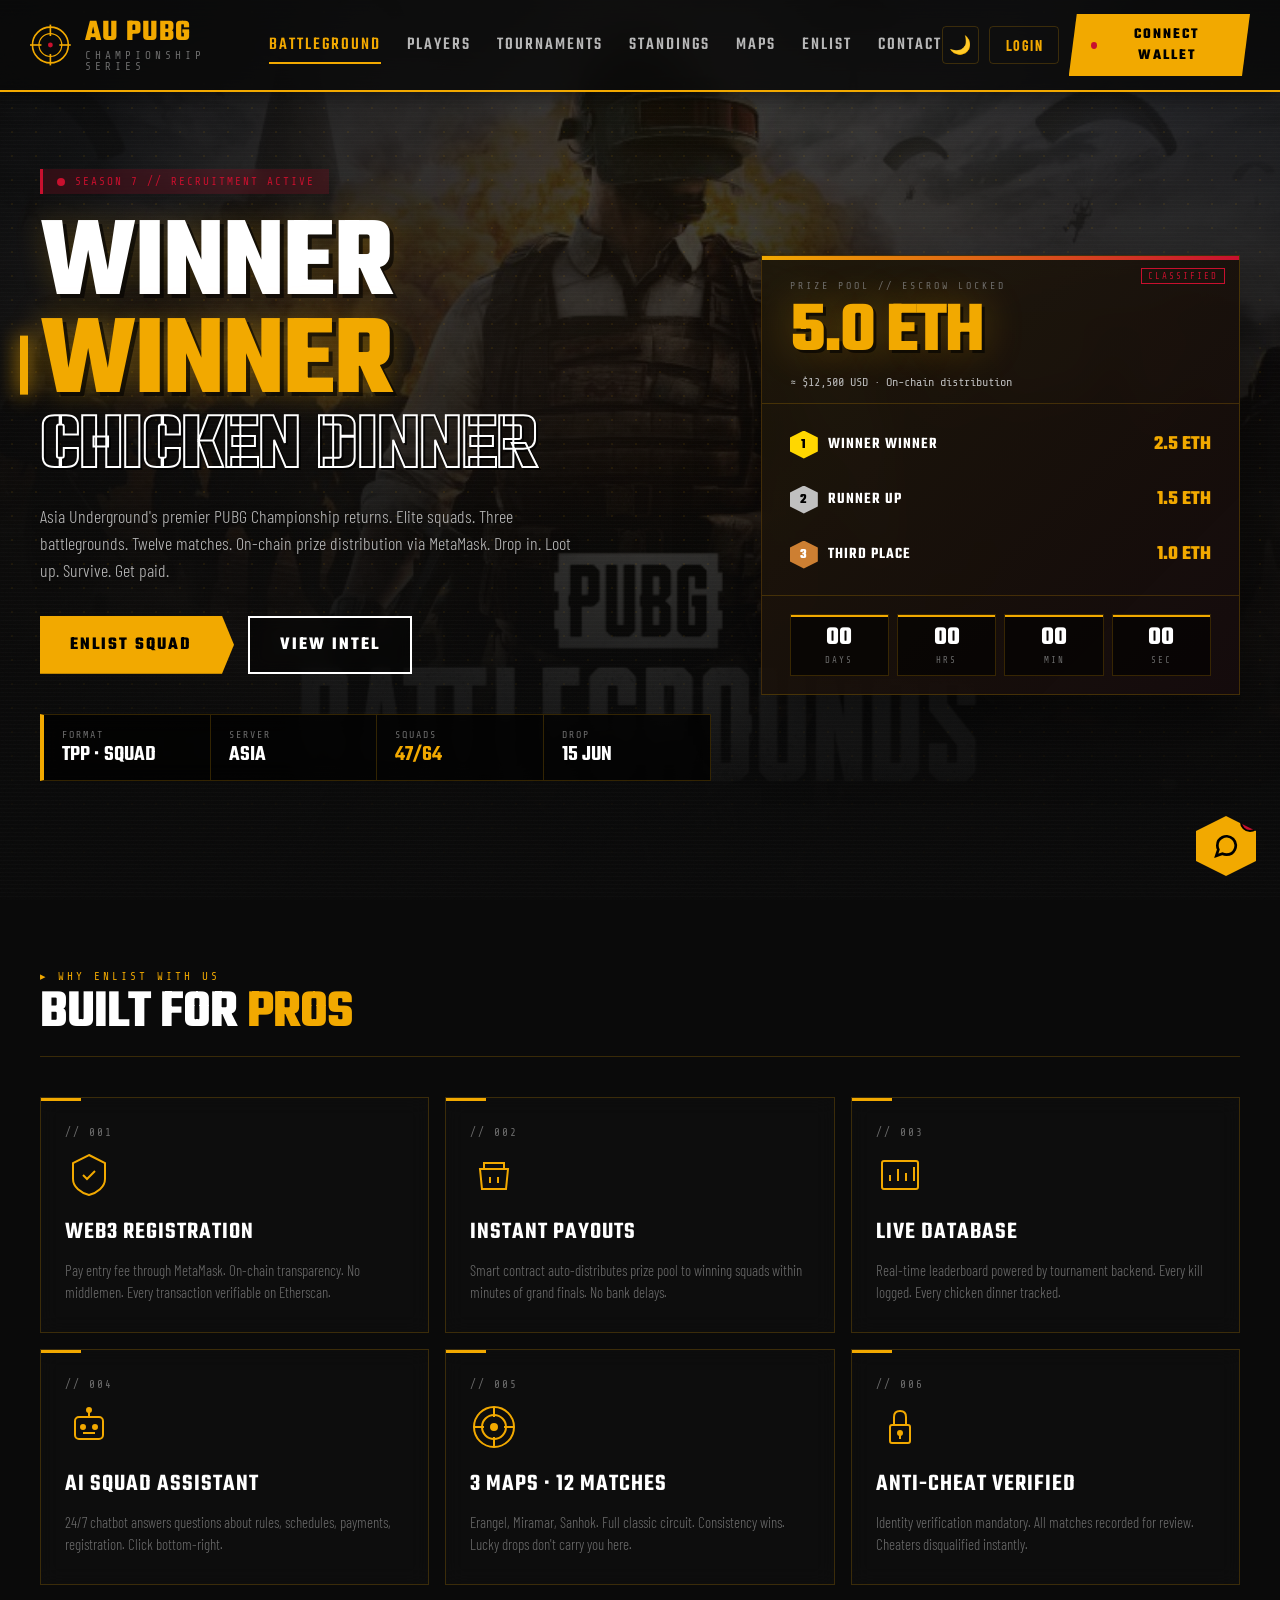
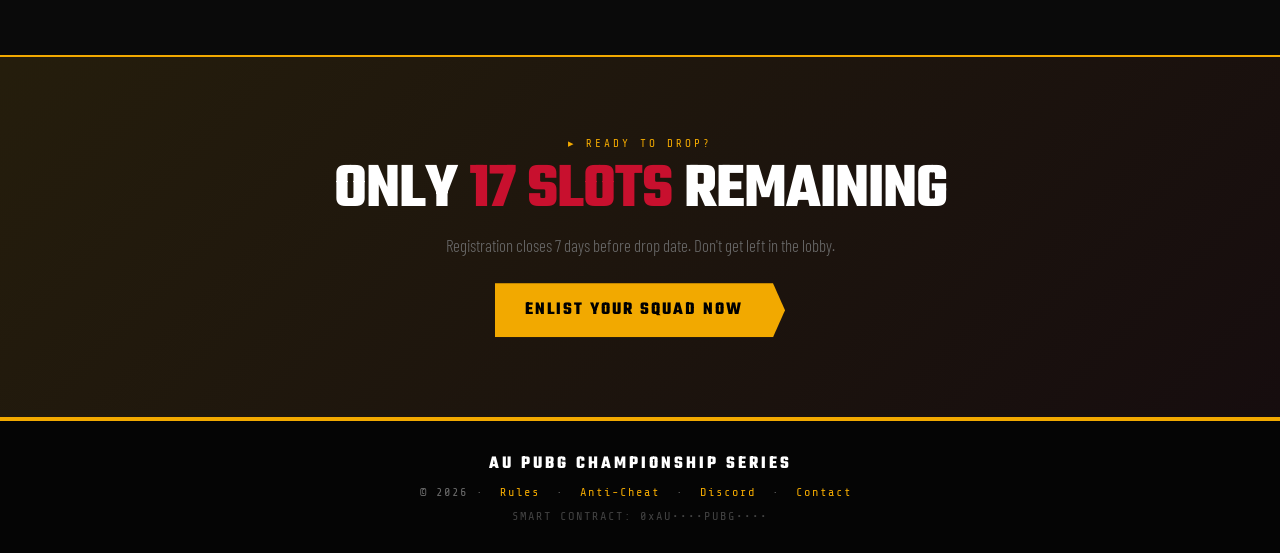
==== commit 62a19eda: "updates with new files" ====
--- a/index.html
+++ b/index.html
@@ -12,8 +12,10 @@
 
   <!-- External Stylesheet -->
   <link rel="stylesheet" href="style.css">
+  <link rel="stylesheet" href="theme.css">
   
   <!-- Shared wallet + chatbot logic (saari pages use karti hain) -->
+  <script src="theme.js" defer></script>
   <script src="wallet.js" defer></script>
   <script src="chatbot.js" defer></script>
 </head>
@@ -47,16 +49,22 @@
 
     <ul class="nav-links">
       <li><a href="index.html" class="active">Battleground</a></li>
+      <li><a href="players.html">Players</a></li>
+      <li><a href="tournaments.html">Tournaments</a></li>
       <li><a href="leaderboard.html">Standings</a></li>
       <li><a href="maps.html">Maps</a></li>
       <li><a href="register.html">Enlist</a></li>
       <li><a href="contact.html">Contact</a></li>
     </ul>
 
-    <button class="wallet-btn" id="walletBtn">
-      <span class="dot"></span>
-      <span id="walletText">CONNECT WALLET</span>
-    </button>
+    <div class="nav-actions">
+      <button class="theme-toggle-btn" id="themeToggle" title="Toggle theme">🌙</button>
+      <a href="login.html" class="nav-account-btn" id="navAccountBtn">LOGIN</a>
+      <button class="wallet-btn" id="walletBtn">
+        <span class="dot"></span>
+        <span id="walletText">CONNECT WALLET</span>
+      </button>
+    </div>
   </nav>
 
   <!-- ===== HERO SECTION ===== -->
--- a/theme.css
+++ b/theme.css
@@ -0,0 +1,308 @@
+/* ============================================================
+   THEME.CSS — Light/Dark Theme Variables
+   Default = dark (PUBG aesthetic). Light theme overrides.
+   ============================================================ */
+
+/* ===== DEFAULT (DARK THEME) ===== */
+:root,
+:root[data-theme="dark"] {
+  --bg-primary: #0a0a0a;
+  --bg-secondary: #141414;
+  --bg-tertiary: #1a1a1a;
+  --bg-card: rgba(20, 20, 20, 0.7);
+  --bg-overlay: rgba(0, 0, 0, 0.85);
+  
+  --text: #ffffff;
+  --text-mid: #b8b8b8;
+  --text-dim: #6b6b6b;
+  
+  --pubg-orange: #f2a900;
+  --pubg-red: #c8102e;
+  --pubg-gold: #d4a017;
+  
+  --border-color: rgba(242, 169, 0, 0.2);
+  --border-soft: rgba(255, 255, 255, 0.08);
+  
+  --shadow-color: rgba(0, 0, 0, 0.6);
+}
+
+/* ===== LIGHT THEME OVERRIDE ===== */
+:root[data-theme="light"] {
+  --bg-primary: #f5f5f0;
+  --bg-secondary: #ffffff;
+  --bg-tertiary: #fafaf5;
+  --bg-card: rgba(255, 255, 255, 0.9);
+  --bg-overlay: rgba(255, 255, 255, 0.92);
+  
+  --text: #1a1a1a;
+  --text-mid: #4a4a4a;
+  --text-dim: #888;
+  
+  --pubg-orange: #d4910a;
+  --pubg-red: #b81528;
+  --pubg-gold: #b8860b;
+  
+  --border-color: rgba(212, 145, 10, 0.35);
+  --border-soft: rgba(0, 0, 0, 0.08);
+  
+  --shadow-color: rgba(0, 0, 0, 0.12);
+}
+
+/* ===== APPLY THEME VARIABLES TO ELEMENTS ===== */
+
+/* Background */
+:root[data-theme="light"] body {
+  background: var(--bg-primary) !important;
+  color: var(--text) !important;
+}
+
+:root[data-theme="light"] body::before {
+  background: 
+    radial-gradient(circle at 20% 30%, rgba(242, 169, 0, 0.06), transparent 50%),
+    radial-gradient(circle at 80% 70%, rgba(200, 16, 46, 0.04), transparent 50%) !important;
+}
+
+/* Nav */
+:root[data-theme="light"] nav,
+:root[data-theme="light"] .nav {
+  background: rgba(255, 255, 255, 0.95) !important;
+  border-bottom-color: var(--border-color) !important;
+  box-shadow: 0 2px 20px rgba(0, 0, 0, 0.06);
+}
+
+:root[data-theme="light"] .nav-links a {
+  color: #2a2a2a !important;
+}
+
+:root[data-theme="light"] .nav-links a:hover,
+:root[data-theme="light"] .nav-links a.active {
+  color: var(--pubg-orange) !important;
+}
+
+:root[data-theme="light"] .brand-name {
+  color: #1a1a1a !important;
+}
+
+/* Buttons */
+:root[data-theme="light"] .btn-ghost,
+:root[data-theme="light"] .auth-card,
+:root[data-theme="light"] .profile-panel,
+:root[data-theme="light"] .profile-header,
+:root[data-theme="light"] .feature,
+:root[data-theme="light"] .lb-row,
+:root[data-theme="light"] .map-block,
+:root[data-theme="light"] .score-card,
+:root[data-theme="light"] .channel,
+:root[data-theme="light"] .aside-card,
+:root[data-theme="light"] .faq-item {
+  background: var(--bg-secondary) !important;
+  color: var(--text) !important;
+  border-color: var(--border-color) !important;
+  box-shadow: 0 4px 20px var(--shadow-color);
+}
+
+:root[data-theme="light"] .auth-field input,
+:root[data-theme="light"] .auth-field select,
+:root[data-theme="light"] input,
+:root[data-theme="light"] select,
+:root[data-theme="light"] textarea {
+  background: #fafaf5 !important;
+  color: #1a1a1a !important;
+  border-color: rgba(0, 0, 0, 0.15) !important;
+}
+
+:root[data-theme="light"] input:focus,
+:root[data-theme="light"] select:focus,
+:root[data-theme="light"] textarea:focus {
+  border-color: var(--pubg-orange) !important;
+  background: #fff !important;
+}
+
+/* Text colors */
+:root[data-theme="light"] h1,
+:root[data-theme="light"] h2,
+:root[data-theme="light"] h3,
+:root[data-theme="light"] h4,
+:root[data-theme="light"] .sec-title,
+:root[data-theme="light"] .team-name,
+:root[data-theme="light"] .map-title,
+:root[data-theme="light"] .feature h3,
+:root[data-theme="light"] p {
+  color: var(--text) !important;
+}
+
+:root[data-theme="light"] .text-mid,
+:root[data-theme="light"] .feature p,
+:root[data-theme="light"] .team-meta,
+:root[data-theme="light"] .map-desc,
+:root[data-theme="light"] .score-desc,
+:root[data-theme="light"] .footer-text {
+  color: var(--text-mid) !important;
+}
+
+/* Hero overlays in light mode */
+:root[data-theme="light"] .hero {
+  background: linear-gradient(180deg, rgba(245, 245, 240, 0.5), var(--bg-primary)) !important;
+}
+
+/* Footer */
+:root[data-theme="light"] .footer {
+  background: var(--bg-secondary) !important;
+  border-top-color: var(--border-color) !important;
+}
+
+:root[data-theme="light"] .footer-text,
+:root[data-theme="light"] .footer-contract {
+  color: var(--text-mid) !important;
+}
+
+/* Chatbot */
+:root[data-theme="light"] .chatbot {
+  background: var(--bg-secondary) !important;
+  border-color: var(--border-color) !important;
+  box-shadow: 0 20px 60px var(--shadow-color);
+}
+
+:root[data-theme="light"] .cb-body {
+  background: var(--bg-tertiary) !important;
+}
+
+:root[data-theme="light"] .msg.bot {
+  background: #f5f5f0 !important;
+  color: var(--text) !important;
+  border-color: var(--border-color) !important;
+}
+
+:root[data-theme="light"] .cb-input input {
+  background: #fff !important;
+  color: var(--text) !important;
+}
+
+/* Trust bar / hero strip */
+:root[data-theme="light"] .hero-strip,
+:root[data-theme="light"] .stats-strip {
+  background: rgba(255, 255, 255, 0.7) !important;
+  border-color: var(--border-color) !important;
+}
+
+:root[data-theme="light"] .hero-strip .label,
+:root[data-theme="light"] .strip-label {
+  color: var(--text-mid) !important;
+}
+
+/* Leaderboard head row */
+:root[data-theme="light"] .lb-row.head {
+  background: rgba(242, 169, 0, 0.12) !important;
+  color: var(--text) !important;
+}
+
+/* Cards backgrounds */
+:root[data-theme="light"] .prize-card,
+:root[data-theme="light"] .feature-card {
+  background: var(--bg-secondary) !important;
+  border-color: var(--border-color) !important;
+}
+
+/* ===== SMOOTH TRANSITIONS ===== */
+body,
+.nav,
+.btn-ghost,
+.auth-card,
+.profile-panel,
+.profile-header,
+.feature,
+.lb-row,
+.map-block,
+.chatbot,
+input,
+select,
+textarea {
+  transition: background-color .35s ease, color .25s ease, border-color .25s ease;
+}
+
+/* ===== THEME TOGGLE BUTTON (Nav) ===== */
+.theme-toggle-btn {
+  background: transparent;
+  border: 1px solid var(--border-color);
+  color: var(--pubg-orange);
+  width: 38px;
+  height: 38px;
+  font-size: 18px;
+  cursor: pointer;
+  display: grid;
+  place-items: center;
+  transition: all .2s;
+  border-radius: 4px;
+}
+
+.theme-toggle-btn:hover {
+  background: var(--pubg-orange);
+  color: #000;
+  transform: scale(1.08);
+}
+
+/* ===== ACCOUNT (LOGIN / PROFILE) BUTTON (Nav) ===== */
+.nav-account-btn {
+  display: inline-flex;
+  align-items: center;
+  gap: 6px;
+  height: 38px;
+  padding: 0 16px;
+  font-family: 'Barlow Condensed', sans-serif;
+  font-weight: 700;
+  font-size: 14px;
+  letter-spacing: 1.5px;
+  text-transform: uppercase;
+  text-decoration: none;
+  color: var(--pubg-orange);
+  background: transparent;
+  border: 1px solid var(--border-color);
+  border-radius: 4px;
+  cursor: pointer;
+  transition: all .2s;
+  white-space: nowrap;
+  max-width: 180px;
+  overflow: hidden;
+  text-overflow: ellipsis;
+}
+
+.nav-account-btn:hover {
+  background: var(--pubg-orange);
+  color: #000;
+  border-color: var(--pubg-orange);
+}
+
+.nav-account-btn.logged-in {
+  border-color: var(--pubg-orange);
+  background: rgba(242, 169, 0, 0.12);
+}
+
+.nav-actions {
+  display: flex;
+  gap: 10px;
+  align-items: center;
+}
+
+@media (max-width: 880px) {
+  .nav-account-btn { padding: 0 10px; font-size: 12px; max-width: 120px; }
+}
+
+:root[data-theme="light"] .theme-toggle-btn,
+:root[data-theme="light"] .nav-account-btn {
+  border-color: var(--border-color) !important;
+}
+
+/* ===== NAV FIT — 7 links + theme + account + wallet ===== */
+.nav-links { gap: 26px; }
+nav, .nav { padding-left: 30px; padding-right: 30px; }
+
+@media (max-width: 1200px) {
+  .nav-links { gap: 18px; }
+  .nav-links a { font-size: 16px; letter-spacing: 1px; }
+  .wallet-btn { padding: 9px 16px; }
+}
+@media (max-width: 980px) {
+  .nav-links { gap: 12px; }
+  .nav-links a { font-size: 15px; letter-spacing: .5px; }
+  .logo-text .l2 { display: none; }
+}
